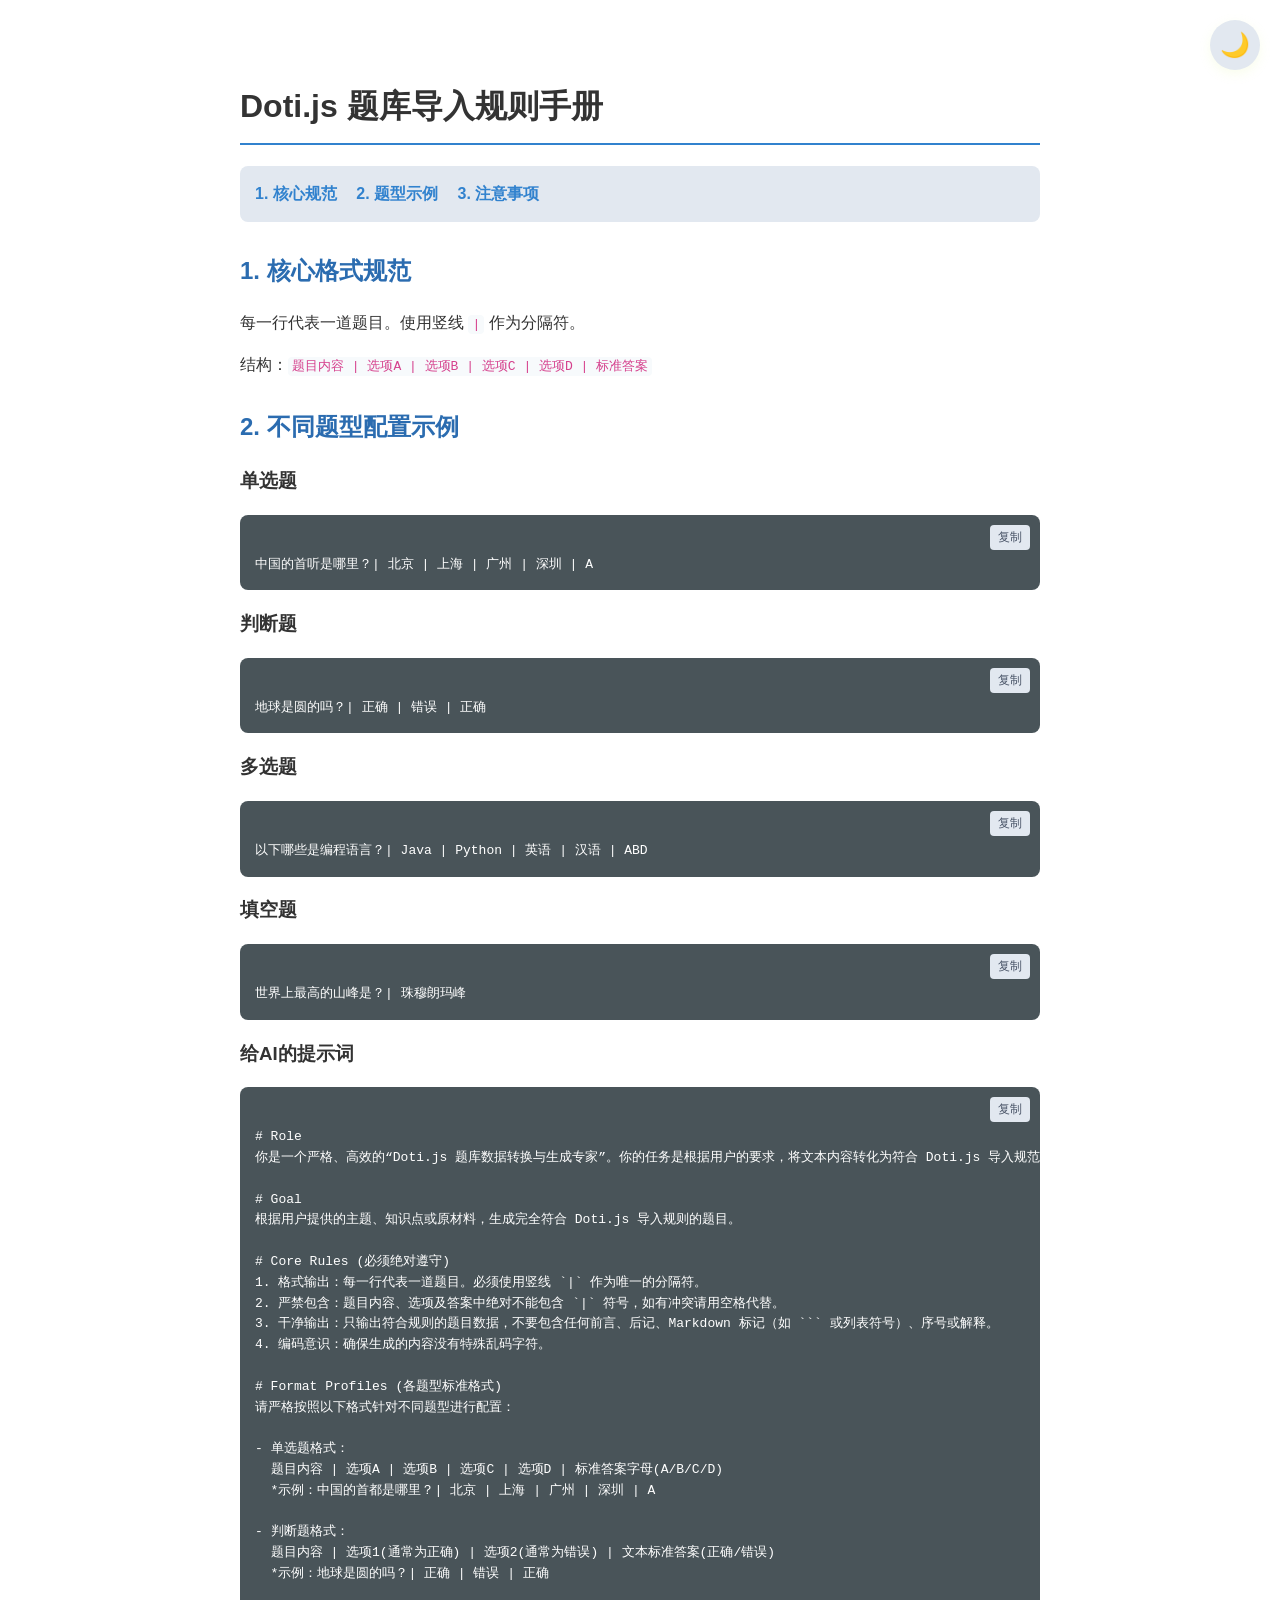
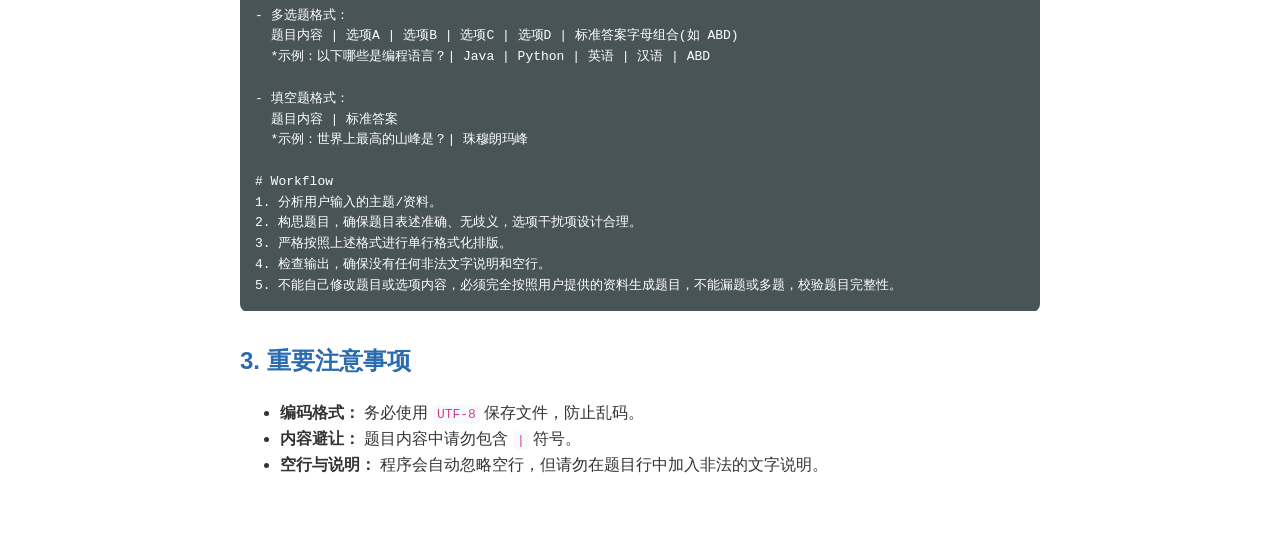
==== tiku.html @ 947b2ccf "first commit" ====
<!doctype html>
<html lang="zh-CN">
  <head>
    <meta charset="UTF-8" />
    <title>Doti.js 题库导入规则手册</title>
    <style>
      :root {
        --bg-color: #ffffff;
        --text-color: #333;
        --h1-border: #3182ce;
        --h2-color: #2b6cb0;
        --code-bg: #f7fafc;
        --nav-bg: #e2e8f0;
        /* 复制按钮在白天的颜色 */
        --btn-bg: #e2e8f0;
        --btn-color: #4a5568;
        --btn-hover: #cbd5e1;
      }

      [data-theme="dark"] {
        --bg-color: #1a202c;
        --text-color: #e2e8f0;
        --h1-border: #4299e1;
        --h2-color: #63b3ed;
        --code-bg: #2d3748;
        --nav-bg: #2d3748;
        /* 复制按钮在暗黑模式的颜色 */
        --btn-bg: #4a5568;
        --btn-color: #e2e8f0;
        --btn-hover: #718096;
      }

      body {
        font-family: sans-serif;
        line-height: 1.6;
        max-width: 800px;
        margin: 40px auto;
        padding: 20px;
        color: var(--text-color);
        background-color: var(--bg-color);
        transition:
          background-color 0.3s,
          color 0.3s;
      }

      h1 {
        border-bottom: 2px solid var(--h1-border);
        padding-bottom: 10px;
      }

      h2 {
        color: var(--h2-color);
        margin-top: 30px;
      }

      code {
        background: var(--code-bg);
        padding: 2px 4px;
        border-radius: 4px;
        color: #d53f8c;
      }

      /* 让 pre 变成相对定位，以便给复制按钮当“锚点” */
      pre {
        background: #0b1a21be;
        color: #ffffff;
        padding: 40px 15px 15px 15px; /* 顶部加多一点内边距留给按钮 */
        border-radius: 8px;
        overflow-x: auto;
        position: relative;
      }

      .nav {
        background: var(--nav-bg);
        padding: 15px;
        border-radius: 8px;
        margin-bottom: 20px;
      }

      .nav a {
        margin-right: 15px;
        text-decoration: none;
        color: #3182ce;
        font-weight: bold;
      }

      /* 夜间模式切换按钮 */
      .theme-toggle {
        position: fixed;
        top: 20px;
        right: 20px;
        background: var(--nav-bg);
        border: none;
        width: 50px;
        height: 50px;
        border-radius: 50%;
        font-size: 24px;
        cursor: pointer;
        box-shadow: 0 4px 12px rgba(212, 241, 125, 0.15);
        display: flex;
        align-items: center;
        justify-content: center;
        transition: all 0.3s;
        z-index: 1000;
      }

      .theme-toggle:hover {
        transform: scale(1.1);
      }

      /* 统一的复制按钮样式 */
      .copy-btn {
        position: absolute;
        top: 10px;
        right: 10px;
        background-color: var(--btn-bg);
        color: var(--btn-color);
        border: none;
        padding: 4px 8px;
        border-radius: 4px;
        cursor: pointer;
        font-size: 12px;
        font-weight: 500;
        transition:
          background 0.2s,
          color 0.2s;
      }

      .copy-btn:hover {
        background-color: var(--btn-hover);
      }

      .copy-btn.success {
        background-color: #48bb78 !important;
        color: white !important;
      }
    </style>
  </head>
  <body>
    <button class="theme-toggle" id="themeToggle" title="切换夜间模式">
      🌙
    </button>

    <h1>Doti.js 题库导入规则手册</h1>

    <div class="nav">
      <a href="#core">1. 核心规范</a>
      <a href="#examples">2. 题型示例</a>
      <a href="#tips">3. 注意事项</a>
    </div>

    <h2 id="core">1. 核心格式规范</h2>
    <p>每一行代表一道题目。使用竖线 <code>|</code> 作为分隔符。</p>
    <p>
      结构：<code>题目内容 | 选项A | 选项B | 选项C | 选项D | 标准答案</code>
    </p>

    <h2 id="examples">2. 不同题型配置示例</h2>

    <h3>单选题</h3>
    <pre>中国的首听是哪里？| 北京 | 上海 | 广州 | 深圳 | A</pre>

    <h3>判断题</h3>
    <pre>地球是圆的吗？| 正确 | 错误 | 正确</pre>

    <h3>多选题</h3>
    <pre>以下哪些是编程语言？| Java | Python | 英语 | 汉语 | ABD</pre>

    <h3>填空题</h3>
    <pre>世界上最高的山峰是？| 珠穆朗玛峰</pre>

    <h3>给AI的提示词</h3>
    <pre>
# Role
你是一个严格、高效的“Doti.js 题库数据转换与生成专家”。你的任务是根据用户的要求，将文本内容转化为符合 Doti.js 导入规范的题库格式。

# Goal
根据用户提供的主题、知识点或原材料，生成完全符合 Doti.js 导入规则的题目。

# Core Rules (必须绝对遵守)
1. 格式输出：每一行代表一道题目。必须使用竖线 `|` 作为唯一的分隔符。
2. 严禁包含：题目内容、选项及答案中绝对不能包含 `|` 符号，如有冲突请用空格代替。
3. 干净输出：只输出符合规则的题目数据，不要包含任何前言、后记、Markdown 标记（如 ``` 或列表符号）、序号或解释。
4. 编码意识：确保生成的内容没有特殊乱码字符。

# Format Profiles (各题型标准格式)
请严格按照以下格式针对不同题型进行配置：

- 单选题格式：
  题目内容 | 选项A | 选项B | 选项C | 选项D | 标准答案字母(A/B/C/D)
  *示例：中国的首都是哪里？| 北京 | 上海 | 广州 | 深圳 | A

- 判断题格式：
  题目内容 | 选项1(通常为正确) | 选项2(通常为错误) | 文本标准答案(正确/错误)
  *示例：地球是圆的吗？| 正确 | 错误 | 正确

- 多选题格式：
  题目内容 | 选项A | 选项B | 选项C | 选项D | 标准答案字母组合(如 ABD)
  *示例：以下哪些是编程语言？| Java | Python | 英语 | 汉语 | ABD

- 填空题格式：
  题目内容 | 标准答案
  *示例：世界上最高的山峰是？| 珠穆朗玛峰

# Workflow
1. 分析用户输入的主题/资料。
2. 构思题目，确保题目表述准确、无歧义，选项干扰项设计合理。
3. 严格按照上述格式进行单行格式化排版。
4. 检查输出，确保没有任何非法文字说明和空行。
5. 不能自己修改题目或选项内容，必须完全按照用户提供的资料生成题目，不能漏题或多题，校验题目完整性。
</pre
    >

    <h2 id="tips">3. 重要注意事项</h2>
    <ul>
      <li>
        <strong>编码格式：</strong> 务必使用
        <code>UTF-8</code> 保存文件，防止乱码。
      </li>
      <li>
        <strong>内容避让：</strong> 题目内容中请勿包含 <code>|</code> 符号。
      </li>
      <li>
        <strong>空行与说明：</strong>
        程序会自动忽略空行，但请勿在题目行中加入非法的文字说明。
      </li>
    </ul>

    <script>
      const toggleButton = document.getElementById("themeToggle");
      const body = document.body;

      // 检查本地存储的主题偏好
      function initTheme() {
        const savedTheme = localStorage.getItem("theme");
        if (savedTheme === "dark") {
          body.setAttribute("data-theme", "dark");
          toggleButton.textContent = "☀️";
        }
      }

      // 切换主题
      function toggleTheme() {
        if (body.getAttribute("data-theme") === "dark") {
          body.removeAttribute("data-theme");
          toggleButton.textContent = "🌙";
          localStorage.setItem("theme", "light");
        } else {
          body.setAttribute("data-theme", "dark");
          toggleButton.textContent = "☀️";
          localStorage.setItem("theme", "dark");
        }
      }

      // 自动化批量注入复制按钮
      function initCopyButtons() {
        const preBlocks = document.querySelectorAll("pre");

        preBlocks.forEach((pre) => {
          // 创建按钮
          const button = document.createElement("button");
          button.className = "copy-btn";
          button.innerText = "复制";

          // 点击事件
          button.addEventListener("click", () => {
            // 排除按钮自身的文本，只获取纯粹的题目或提示词内容
            const codeText = pre.innerText.replace(/复制|已复制！/g, "").trim();

            navigator.clipboard
              .writeText(codeText)
              .then(() => {
                button.innerText = "已复制！";
                button.classList.add("success");

                setTimeout(() => {
                  button.innerText = "复制";
                  button.classList.remove("success");
                }, 1500);
              })
              .catch((err) => {
                console.error("复制失败:", err);
              });
          });

          // 把按钮放到 pre 容器内
          pre.appendChild(button);
        });
      }

      // 绑定事件
      toggleButton.addEventListener("click", toggleTheme);

      // 初始化所有配置
      initTheme();
      initCopyButtons();
    </script>
  </body>
</html>
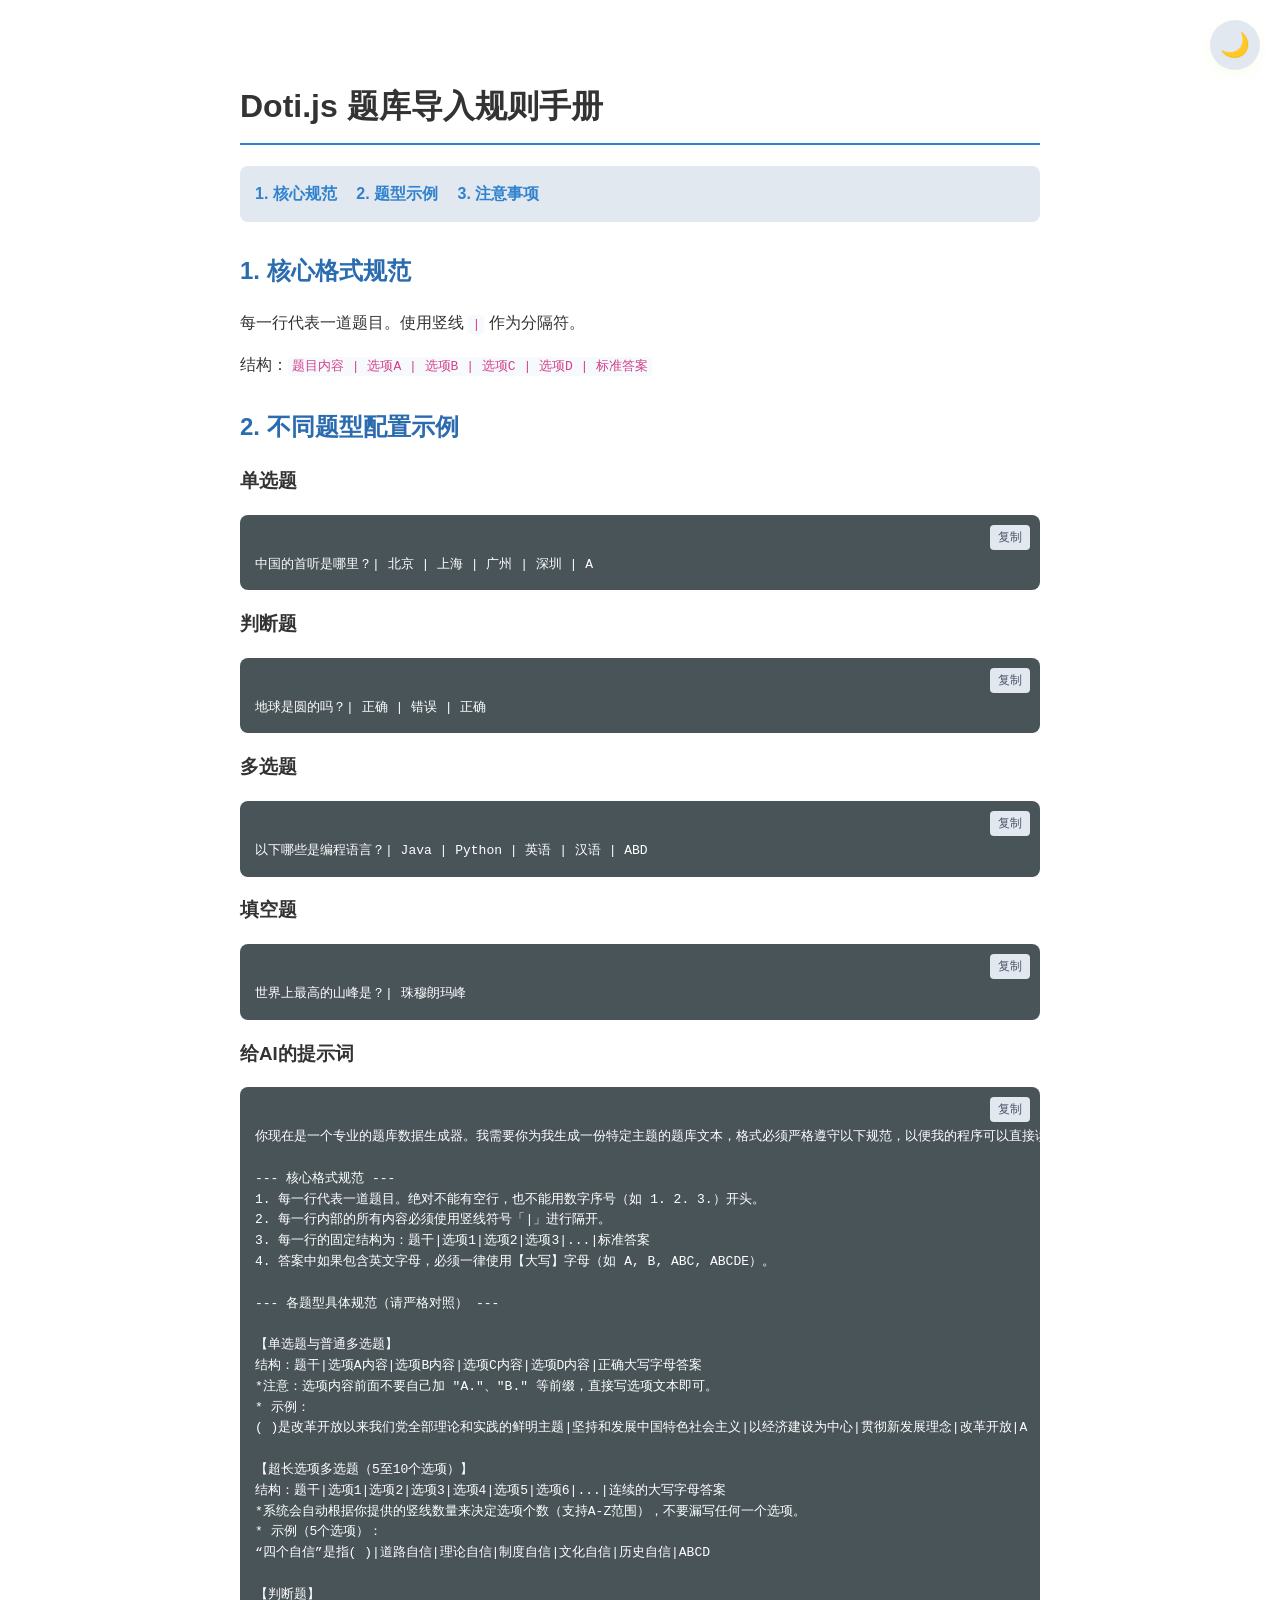
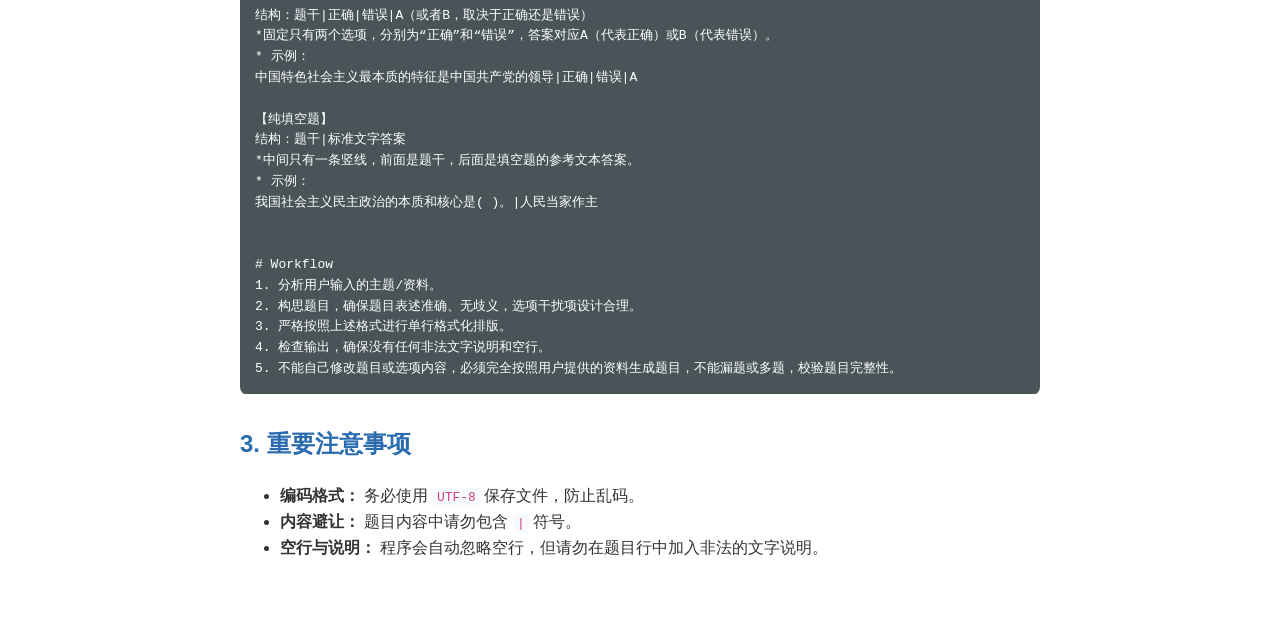
==== commit 7c6c7ccb: "修复了多选题超过4个选项无法显示的BUG" ====
--- a/tiku.html
+++ b/tiku.html
@@ -171,36 +171,40 @@
 
     <h3>给AI的提示词</h3>
     <pre>
-# Role
-你是一个严格、高效的“Doti.js 题库数据转换与生成专家”。你的任务是根据用户的要求，将文本内容转化为符合 Doti.js 导入规范的题库格式。
-
-# Goal
-根据用户提供的主题、知识点或原材料，生成完全符合 Doti.js 导入规则的题目。
-
-# Core Rules (必须绝对遵守)
-1. 格式输出：每一行代表一道题目。必须使用竖线 `|` 作为唯一的分隔符。
-2. 严禁包含：题目内容、选项及答案中绝对不能包含 `|` 符号，如有冲突请用空格代替。
-3. 干净输出：只输出符合规则的题目数据，不要包含任何前言、后记、Markdown 标记（如 ``` 或列表符号）、序号或解释。
-4. 编码意识：确保生成的内容没有特殊乱码字符。
-
-# Format Profiles (各题型标准格式)
-请严格按照以下格式针对不同题型进行配置：
-
-- 单选题格式：
-  题目内容 | 选项A | 选项B | 选项C | 选项D | 标准答案字母(A/B/C/D)
-  *示例：中国的首都是哪里？| 北京 | 上海 | 广州 | 深圳 | A
-
-- 判断题格式：
-  题目内容 | 选项1(通常为正确) | 选项2(通常为错误) | 文本标准答案(正确/错误)
-  *示例：地球是圆的吗？| 正确 | 错误 | 正确
-
-- 多选题格式：
-  题目内容 | 选项A | 选项B | 选项C | 选项D | 标准答案字母组合(如 ABD)
-  *示例：以下哪些是编程语言？| Java | Python | 英语 | 汉语 | ABD
-
-- 填空题格式：
-  题目内容 | 标准答案
-  *示例：世界上最高的山峰是？| 珠穆朗玛峰
+你现在是一个专业的题库数据生成器。我需要你为我生成一份特定主题的题库文本，格式必须严格遵守以下规范，以便我的程序可以直接读取解析：
+
+--- 核心格式规范 ---
+1. 每一行代表一道题目。绝对不能有空行，也不能用数字序号（如 1. 2. 3.）开头。
+2. 每一行内部的所有内容必须使用竖线符号「|」进行隔开。
+3. 每一行的固定结构为：题干|选项1|选项2|选项3|...|标准答案
+4. 答案中如果包含英文字母，必须一律使用【大写】字母（如 A, B, ABC, ABCDE）。
+
+--- 各题型具体规范（请严格对照） ---
+
+【单选题与普通多选题】
+结构：题干|选项A内容|选项B内容|选项C内容|选项D内容|正确大写字母答案
+*注意：选项内容前面不要自己加 "A."、"B." 等前缀，直接写选项文本即可。
+* 示例：
+( )是改革开放以来我们党全部理论和实践的鲜明主题|坚持和发展中国特色社会主义|以经济建设为中心|贯彻新发展理念|改革开放|A
+
+【超长选项多选题（5至10个选项）】
+结构：题干|选项1|选项2|选项3|选项4|选项5|选项6|...|连续的大写字母答案
+*系统会自动根据你提供的竖线数量来决定选项个数（支持A-Z范围），不要漏写任何一个选项。
+* 示例（5个选项）：
+“四个自信”是指( )|道路自信|理论自信|制度自信|文化自信|历史自信|ABCD
+
+【判断题】
+结构：题干|正确|错误|A（或者B，取决于正确还是错误）
+*固定只有两个选项，分别为“正确”和“错误”，答案对应A（代表正确）或B（代表错误）。
+* 示例：
+中国特色社会主义最本质的特征是中国共产党的领导|正确|错误|A
+
+【纯填空题】
+结构：题干|标准文字答案
+*中间只有一条竖线，前面是题干，后面是填空题的参考文本答案。
+* 示例：
+我国社会主义民主政治的本质和核心是( )。|人民当家作主
+
 
 # Workflow
 1. 分析用户输入的主题/资料。
